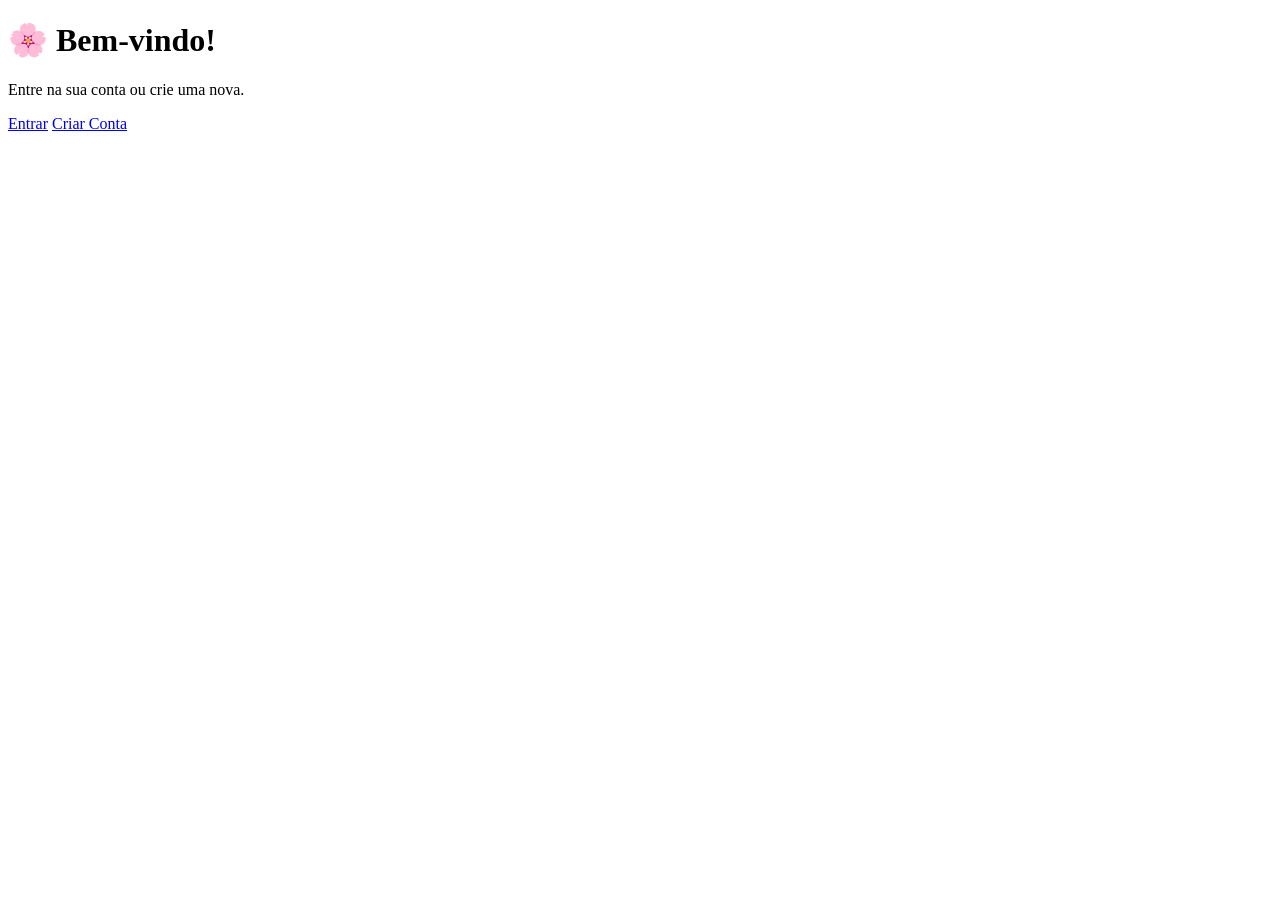
==== index.html @ 59f182a8 "Add files via upload" ====
<!DOCTYPE html>
<html lang="pt-BR">
<head>
    <meta charset="UTF-8">
    <meta name="viewport" content="width=device-width, initial-scale=1.0">
    <title>Bem-vindo</title>
    <link rel="stylesheet" href="/16-07/frontend/styles/index.css">
</head>
<body>

    <div class="card">
        <h1>🌸 Bem-vindo!</h1>
        <p>Entre na sua conta ou crie uma nova.</p>

        <a href="/16-07/frontend/pages/login.html" class="btn login">Entrar</a>
        <a href="/16-07/frontend/pages/cadastro.html" class="btn cadastro">Criar Conta</a>
    </div>

</body>
</html>
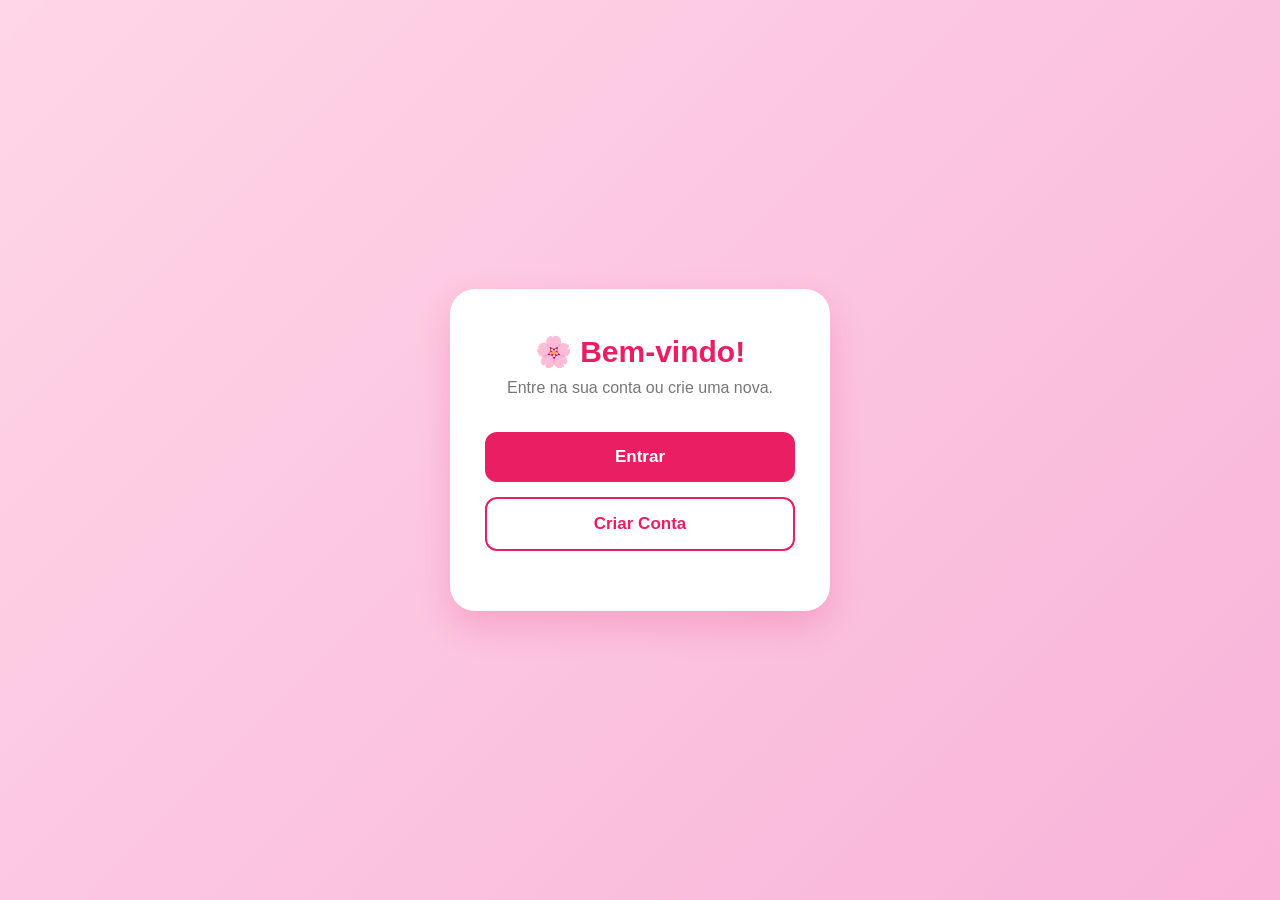
==== commit f9c2ea74: "feat:aa" ====
--- a/index.html
+++ b/index.html
@@ -4,7 +4,7 @@
     <meta charset="UTF-8">
     <meta name="viewport" content="width=device-width, initial-scale=1.0">
     <title>Bem-vindo</title>
-    <link rel="stylesheet" href="/16-07/frontend/styles/index.css">
+    <link rel="stylesheet" href="/styles/home.css">
 </head>
 <body>
 
--- a/styles/home.css
+++ b/styles/home.css
@@ -0,0 +1,67 @@
+* {
+    margin: 0;
+    padding: 0;
+    box-sizing: border-box;
+    font-family: "Segoe UI", Arial, sans-serif;
+}
+
+body {
+    height: 100vh;
+    display: flex;
+    justify-content: center;
+    align-items: center;
+    background: linear-gradient(135deg, #ffd6e7, #f8b4d9);
+}
+
+.card {
+    width: 380px;
+    background: white;
+    padding: 45px 35px;
+    border-radius: 25px;
+    text-align: center;
+    box-shadow: 0 15px 35px rgba(233, 30, 99, 0.2);
+}
+
+h1 {
+    color: #e91e63;
+    font-size: 30px;
+    margin-bottom: 10px;
+}
+
+p {
+    color: #777;
+    margin-bottom: 35px;
+    font-size: 16px;
+}
+
+.btn {
+    display: block;
+    text-decoration: none;
+    padding: 15px;
+    margin-bottom: 15px;
+    border-radius: 12px;
+    font-size: 17px;
+    font-weight: bold;
+    transition: .3s;
+}
+
+.login {
+    background: #e91e63;
+    color: white;
+}
+
+.login:hover {
+    background: #d81b60;
+    transform: translateY(-3px);
+}
+
+.cadastro {
+    background: white;
+    color: #e91e63;
+    border: 2px solid #e91e63;
+}
+
+.cadastro:hover {
+    background: #fff0f6;
+    transform: translateY(-3px);
+}
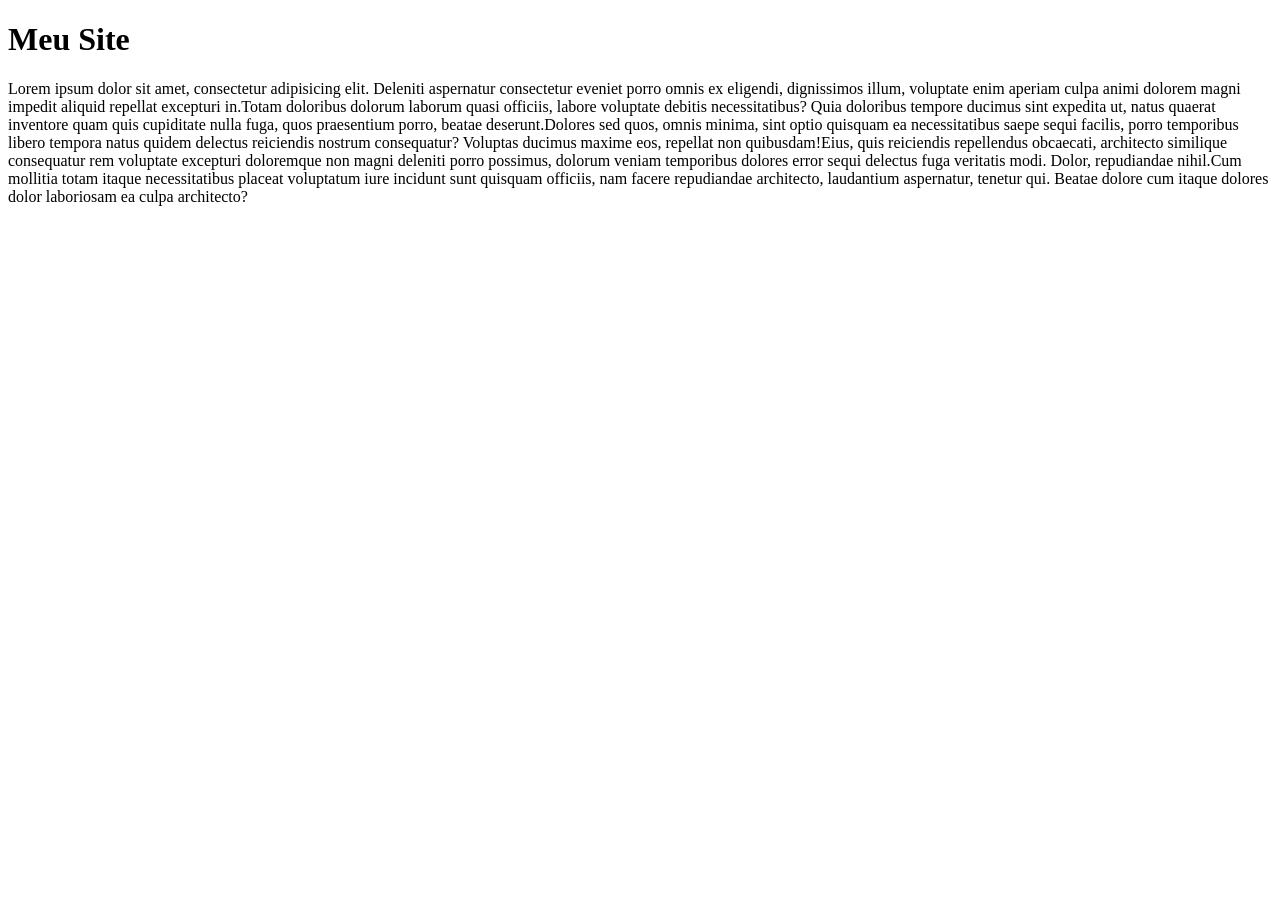
==== commit 8b3ae40e: "feat:a" ====
--- a/index.html
+++ b/index.html
@@ -1,20 +1,28 @@
 <!DOCTYPE html>
 <html lang="pt-BR">
+
 <head>
     <meta charset="UTF-8">
     <meta name="viewport" content="width=device-width, initial-scale=1.0">
-    <title>Bem-vindo</title>
-    <link rel="stylesheet" href="/styles/home.css">
+    <title>Document</title>
 </head>
+
 <body>
-
-    <div class="card">
-        <h1>🌸 Bem-vindo!</h1>
-        <p>Entre na sua conta ou crie uma nova.</p>
-
-        <a href="/16-07/frontend/pages/login.html" class="btn login">Entrar</a>
-        <a href="/16-07/frontend/pages/cadastro.html" class="btn cadastro">Criar Conta</a>
-    </div>
+    <h1>Meu Site</h1>
+    <p><span>Lorem ipsum dolor sit amet, consectetur adipisicing elit. Deleniti aspernatur consectetur eveniet porro
+            omnis ex eligendi, dignissimos illum, voluptate enim aperiam culpa animi dolorem magni impedit aliquid
+            repellat excepturi in.</span><span>Totam doloribus dolorum laborum quasi officiis, labore voluptate debitis
+            necessitatibus? Quia doloribus tempore ducimus sint expedita ut, natus quaerat inventore quam quis
+            cupiditate nulla fuga, quos praesentium porro, beatae deserunt.</span><span>Dolores sed quos, omnis minima,
+            sint optio quisquam ea necessitatibus saepe sequi facilis, porro temporibus libero tempora natus quidem
+            delectus reiciendis nostrum consequatur? Voluptas ducimus maxime eos, repellat non
+            quibusdam!</span><span>Eius, quis reiciendis repellendus obcaecati, architecto similique consequatur rem
+            voluptate excepturi doloremque non magni deleniti porro possimus, dolorum veniam temporibus dolores error
+            sequi delectus fuga veritatis modi. Dolor, repudiandae nihil.</span><span>Cum mollitia totam itaque
+            necessitatibus placeat voluptatum iure incidunt sunt quisquam officiis, nam facere repudiandae architecto,
+            laudantium aspernatur, tenetur qui. Beatae dolore cum itaque dolores dolor laboriosam ea culpa
+            architecto?</span></p>
 
 </body>
+
 </html>
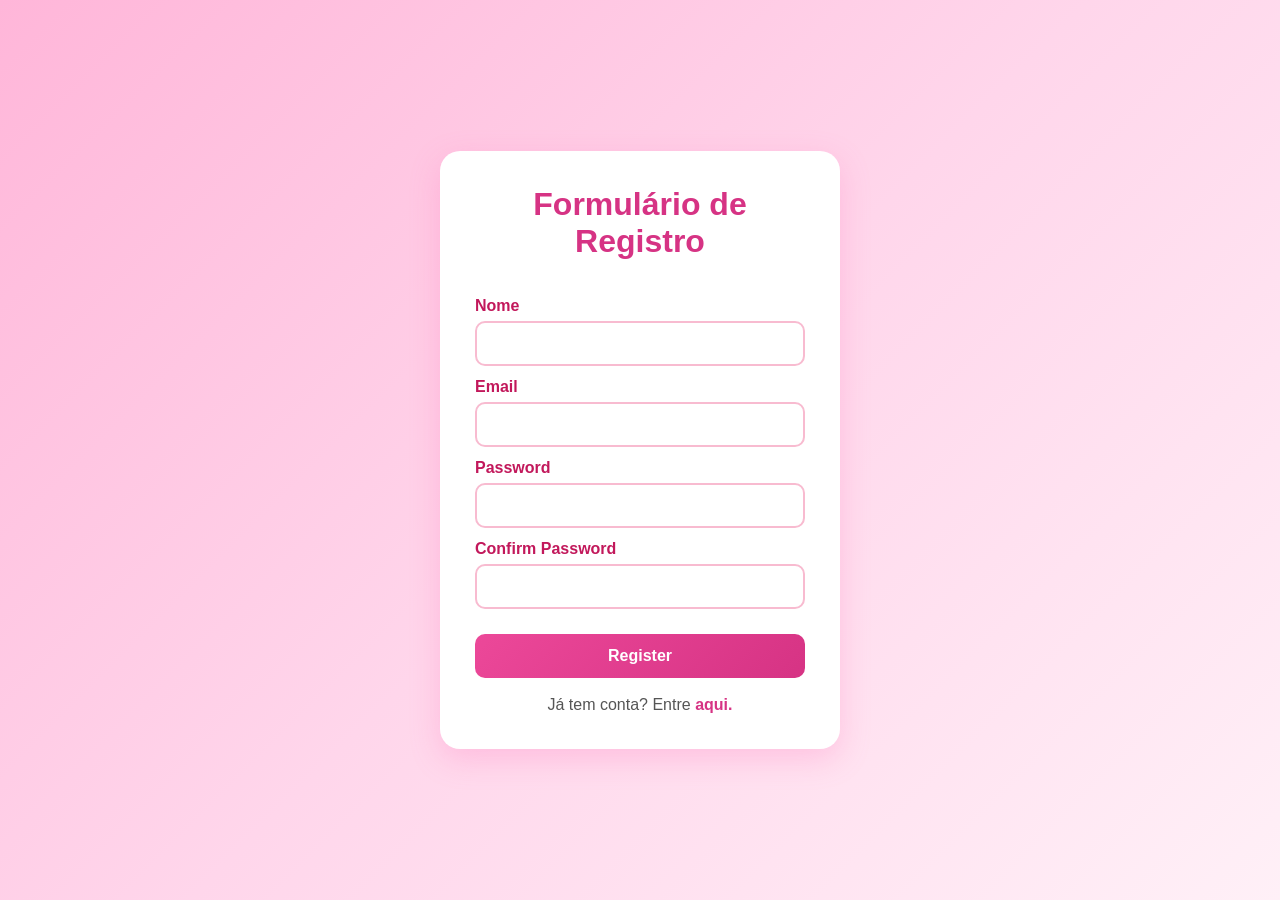
==== commit a967d548: "feat:a" ====
--- a/index.html
+++ b/index.html
@@ -1,28 +1,27 @@
 <!DOCTYPE html>
 <html lang="pt-BR">
-
 <head>
     <meta charset="UTF-8">
     <meta name="viewport" content="width=device-width, initial-scale=1.0">
-    <title>Document</title>
+    <title>Register</title>
+    <link rel="stylesheet" href="/styles/main.css">
+    <script src="/js/api.js" defer></script>
 </head>
-
 <body>
-    <h1>Meu Site</h1>
-    <p><span>Lorem ipsum dolor sit amet, consectetur adipisicing elit. Deleniti aspernatur consectetur eveniet porro
-            omnis ex eligendi, dignissimos illum, voluptate enim aperiam culpa animi dolorem magni impedit aliquid
-            repellat excepturi in.</span><span>Totam doloribus dolorum laborum quasi officiis, labore voluptate debitis
-            necessitatibus? Quia doloribus tempore ducimus sint expedita ut, natus quaerat inventore quam quis
-            cupiditate nulla fuga, quos praesentium porro, beatae deserunt.</span><span>Dolores sed quos, omnis minima,
-            sint optio quisquam ea necessitatibus saepe sequi facilis, porro temporibus libero tempora natus quidem
-            delectus reiciendis nostrum consequatur? Voluptas ducimus maxime eos, repellat non
-            quibusdam!</span><span>Eius, quis reiciendis repellendus obcaecati, architecto similique consequatur rem
-            voluptate excepturi doloremque non magni deleniti porro possimus, dolorum veniam temporibus dolores error
-            sequi delectus fuga veritatis modi. Dolor, repudiandae nihil.</span><span>Cum mollitia totam itaque
-            necessitatibus placeat voluptatum iure incidunt sunt quisquam officiis, nam facere repudiandae architecto,
-            laudantium aspernatur, tenetur qui. Beatae dolore cum itaque dolores dolor laboriosam ea culpa
-            architecto?</span></p>
-
+    <div class="card">
+        <h1>Formulário de Registro</h1>
+        <form class="form" id="formRegister">
+            <label for="Nome">Nome</label>
+            <input type="text" name="name" id="name" required>
+            <label for="Email">Email</label>
+            <input type="email" name="email" id="email" required>
+            <label for="Password">Password</label>
+            <input type="password" name="password" id="password" required>
+            <label for="Confirm">Confirm Password</label>
+            <input type="password" name="confirmPassword" id="confirmPassword" required>
+            <input type="submit" value="Register">
+            <p>Já tem conta? Entre <a href="./login.html">aqui.</a></p>
+        </form>
+    </div>
 </body>
-
 </html>
--- a/styles/main.css
+++ b/styles/main.css
@@ -0,0 +1,92 @@
+* {
+    margin: 0;
+    padding: 0;
+    box-sizing: border-box;
+    font-family: Arial, Helvetica, sans-serif;
+}
+
+body {
+    height: 100vh;
+    display: flex;
+    justify-content: center;
+    align-items: center;
+    background: linear-gradient(135deg, #ffb6d9, #ffd6eb, #fff0f7);
+}
+
+.card {
+    width: 400px;
+    background: #ffffff;
+    padding: 35px;
+    border-radius: 20px;
+    box-shadow: 0 10px 30px rgba(255, 105, 180, 0.25);
+}
+
+.card h1 {
+    text-align: center;
+    color: #d63384;
+    margin-bottom: 25px;
+}
+
+.form {
+    display: flex;
+    flex-direction: column;
+}
+
+.form label {
+    margin-bottom: 6px;
+    margin-top: 12px;
+    color: #c2185b;
+    font-weight: bold;
+}
+
+.form input[type="text"],
+.form input[type="email"],
+.form input[type="password"] {
+    padding: 12px;
+    border: 2px solid #f8bbd0;
+    border-radius: 10px;
+    outline: none;
+    transition: 0.3s;
+    font-size: 15px;
+}
+
+.form input[type="text"]:focus,
+.form input[type="email"]:focus,
+.form input[type="password"]:focus {
+    border-color: #ec4899;
+    box-shadow: 0 0 8px rgba(236, 72, 153, 0.3);
+}
+
+.form input[type="submit"] {
+    margin-top: 25px;
+    padding: 13px;
+    border: none;
+    border-radius: 10px;
+    background: linear-gradient(135deg, #ec4899, #d63384);
+    color: white;
+    font-size: 16px;
+    font-weight: bold;
+    cursor: pointer;
+    transition: 0.3s;
+}
+
+.form input[type="submit"]:hover {
+    transform: translateY(-2px);
+    box-shadow: 0 8px 15px rgba(236, 72, 153, 0.35);
+}
+
+.form p {
+    margin-top: 18px;
+    text-align: center;
+    color: #555;
+}
+
+.form a {
+    color: #d63384;
+    text-decoration: none;
+    font-weight: bold;
+}
+
+.form a:hover {
+    text-decoration: underline;
+}
